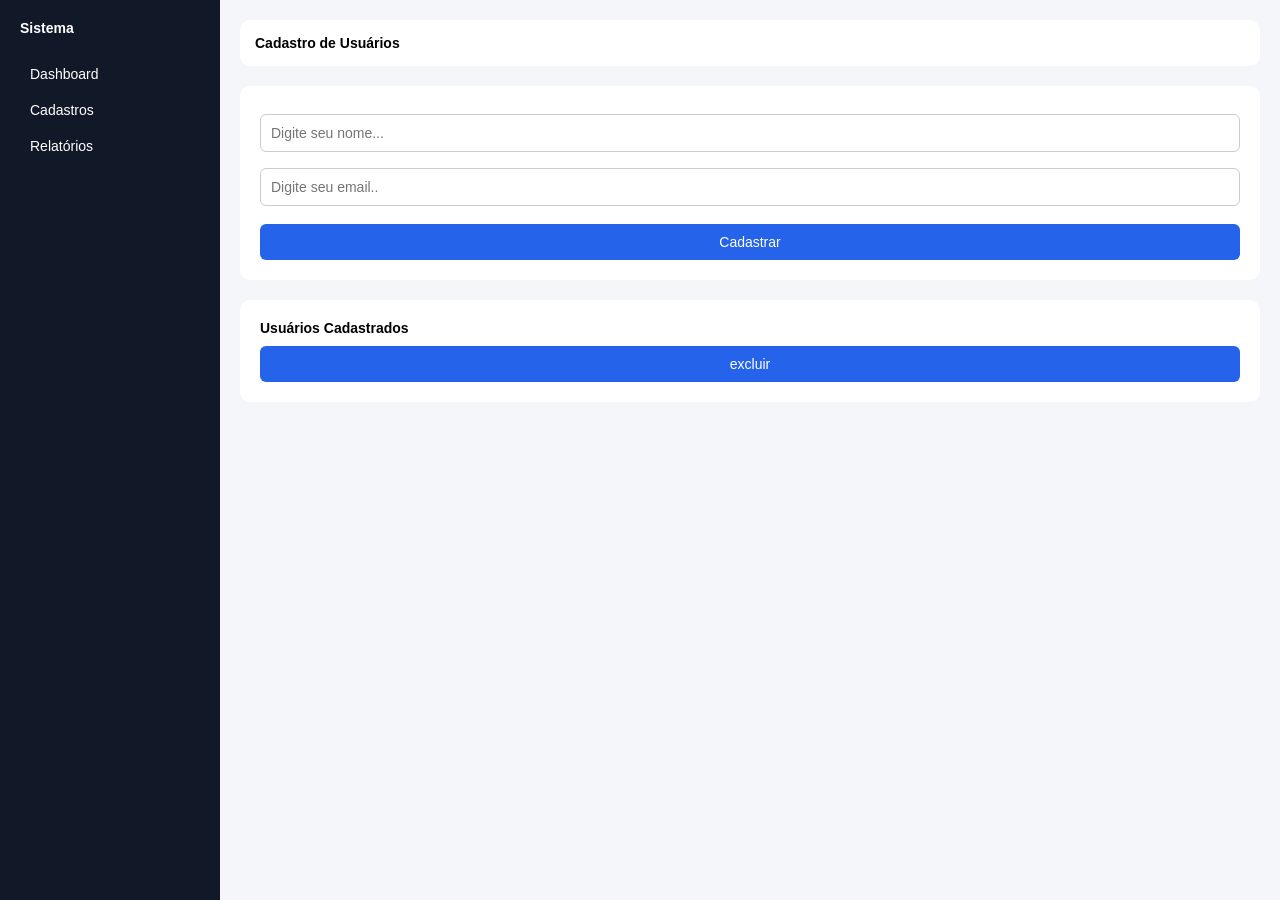
==== Atividade-HTML/index.html @ acaec56e "html atividade" ====
<!doctype html>
<html lang="pt-br">
  <head>
    <meta charset="UTF-8" />
    <meta name="viewport" content="width=device-width, initial-scale=1.0" />
    <title>Mini Sistema</title>
    <link rel="stylesheet" href="css/estilo.css" />
  </head>
  <body>
    <div class="container">
      <!-- SIDEBAR -->
      <aside class="sidebar">
        <h2>Sistema</h2>
        <a href="#">Dashboard</a>
        <a href="#">Cadastros</a>
        <a href="#">Relatórios</a>
      </aside>

      <!-- CONTEÚDO -->
      <main class="content">
        <header class="topbar">
          <h1>Cadastro de Usuários</h1>
        </header>

        <!-- FORMULARIO DE CADASTRO -->
        <section class="card">
          <form onsubmit="cadastrar(event)">
            <input type="text" id="nome" placeholder="Digite seu nome..." />
            <input type="email" id="email" placeholder="Digite seu email.." />
            <button type="submit">Cadastrar</button>
          </form>
        </section>

        <!-- LISTA DE USUARIOS CADASTRADOS -->
        <section class="card">
          <h2>Usuários Cadastrados</h2>
          <ul id="lista" ></ul>
            <button id="lista">excluir</button>
          </ul>
          
          
        </section>
      </main>
    </div>

    <script src="js/scripts.js"></script>
  </body>
</html>
---- Atividade-HTML/css/estilo.css ----
* {
  margin: 0;
  padding: 0;
  box-sizing: border-box;
  font-size: 14px;
  font-family: "Segoe UI", Tahoma, Geneva, Verdana, sans-serif;
}

body {
  background-color: #f4f6f9;
}

/* LAYOUT */
.container {
  display: flex;
}

/* SIDEBAR */
.sidebar {
  width: 220px;
  height: 100dvh;
  background-color: #111827;
  color: white;
  padding: 20px;
  position: fixed;
}

.sidebar h2 {
  margin-bottom: 20px;
}

.sidebar a {
  display: block;
  color: white;
  text-decoration: none;
  padding: 10px;
  border-radius: 6px;
  transition: 0.3s;
}

.sidebar a:hover {
  background-color: #2563eb;
}

/* CONTEÚDO */
.content {
  margin-left: 220px;
  padding: 20px;
  width: 100%;
}

/* HEADER */
.topbar {
  background-color: white;
  padding: 15px;
  border-radius: 10px;
  margin-bottom: 20px;
}

/* CARD */
.card {
  background-color: white;
  padding: 20px;
  border-radius: 10px;
  margin-bottom: 20px;
}

/* FORMULÁRIO */
input {
  width: 100%;
  padding: 10px;
  margin: 8px 0;
  border: 1px solid #ccc;
  border-radius: 6px;
}
/* BOTÃO */
button {
  background-color: #2563eb;
  color: white;
  padding: 10px;
  width: 100%;
  border-radius: 6px;
  cursor: pointer;
  transition: 0.3s;
  border: none;
  margin-top: 10px;
}
button:hover {
  background-color: #1d4ed8;
  transform: scale(1.02);
}

/* LISTA  */
ul {
  list-style: none;
}

li {
  background-color: #f1f5f9;
  padding: 10px;
  margin-top: 8px;
  border-radius: 6px;
  transition: 0.5s;
}
li:hover {
  background-color: #e2e8f0;}
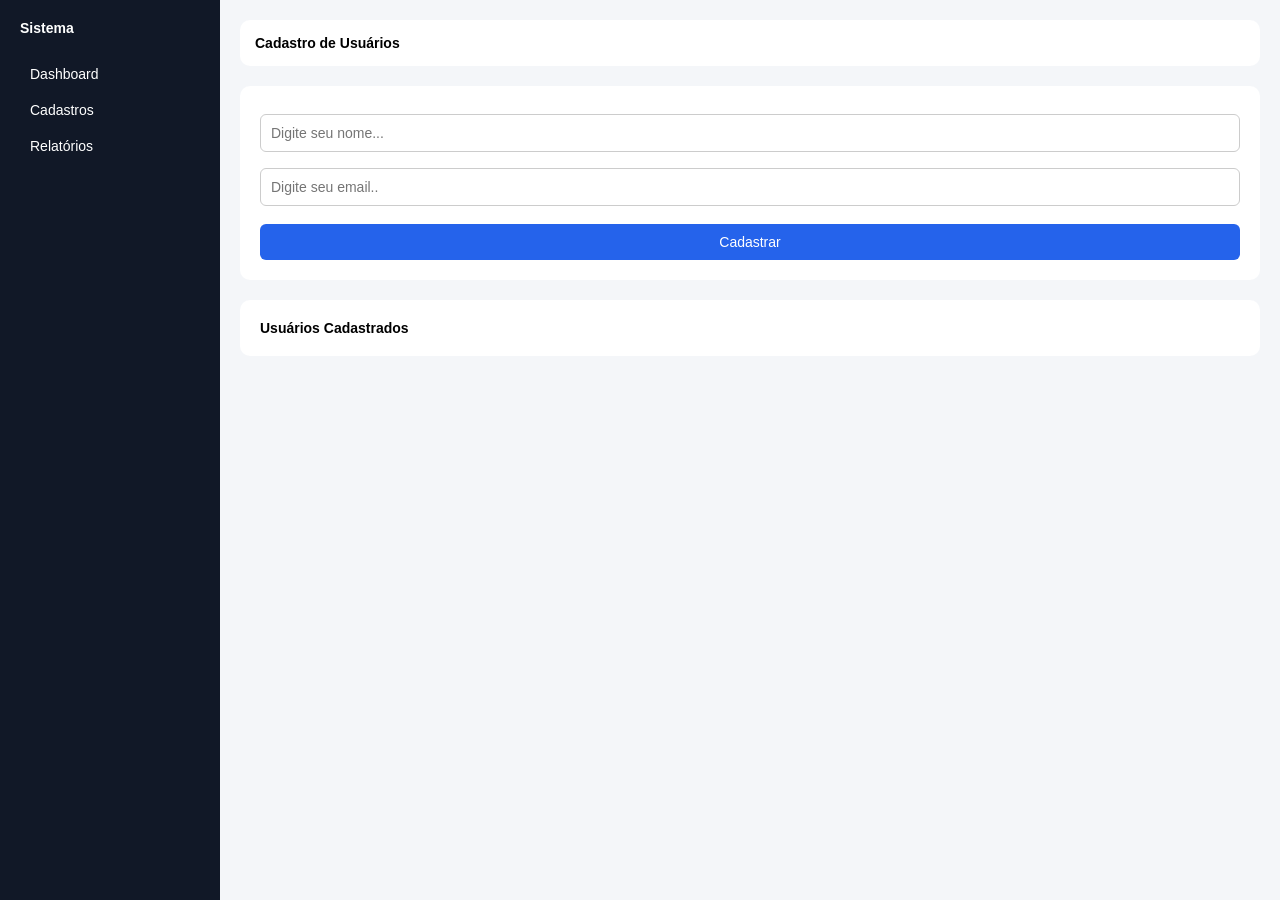
==== commit 4c3b72db: "html" ====
--- a/Atividade-HTML/index.html
+++ b/Atividade-HTML/index.html
@@ -35,7 +35,7 @@
         <section class="card">
           <h2>Usuários Cadastrados</h2>
           <ul id="lista" ></ul>
-            <button id="lista">excluir</button>
+            
           </ul>
           
           
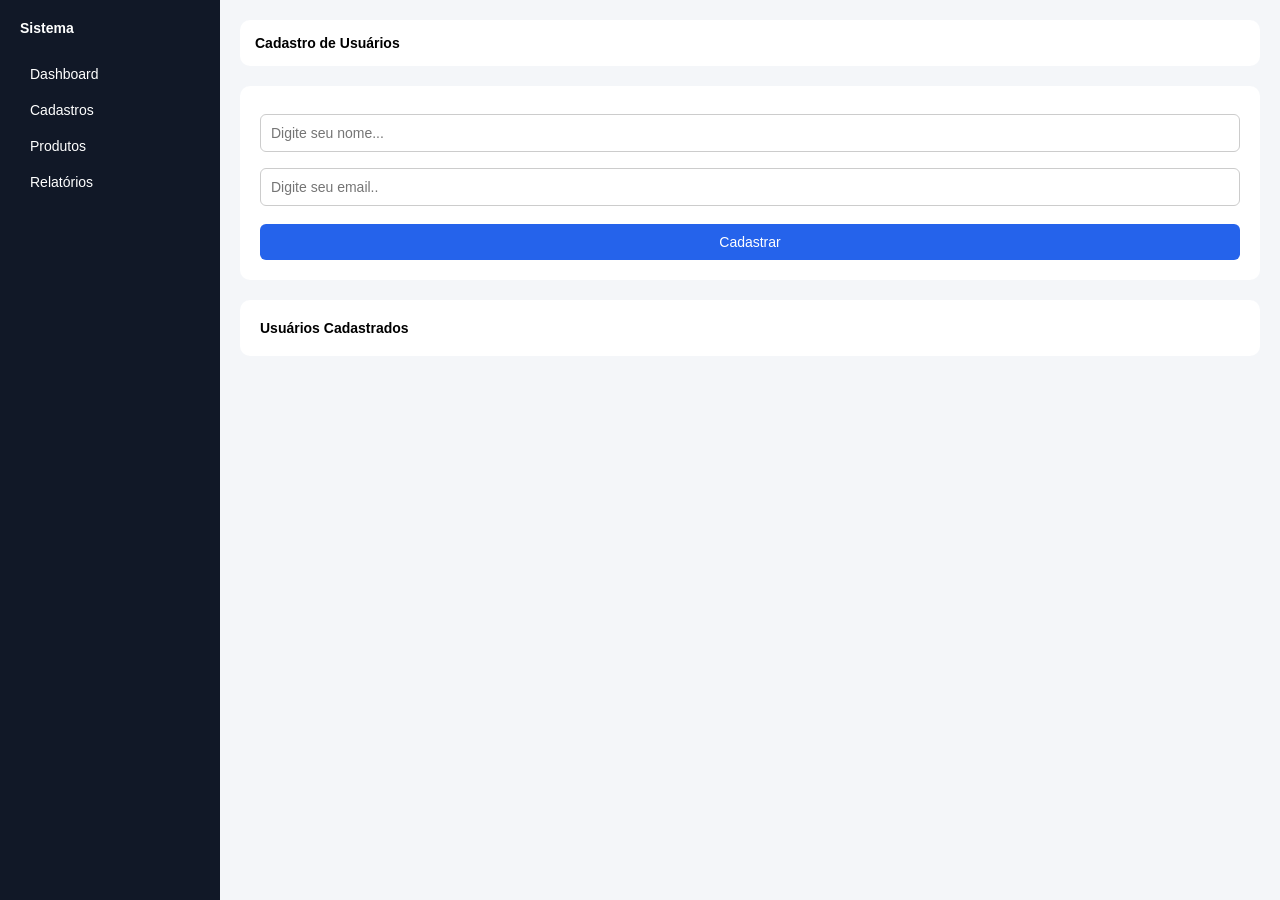
==== commit 85f9fcc3: "atividade" ====
--- a/Atividade-HTML/index.html
+++ b/Atividade-HTML/index.html
@@ -11,8 +11,9 @@
       <!-- SIDEBAR -->
       <aside class="sidebar">
         <h2>Sistema</h2>
-        <a href="#">Dashboard</a>
-        <a href="#">Cadastros</a>
+        <a href="index.html">Dashboard</a>
+        <a href="index.html">Cadastros</a>
+        <a href="produtos.html">Produtos</a>
         <a href="#">Relatórios</a>
       </aside>
 
--- a/Atividade-HTML/css/estilo.css
+++ b/Atividade-HTML/css/estilo.css
@@ -103,5 +103,27 @@
   border-radius: 6px;
   transition: 0.5s;
 }
+
 li:hover {
   background-color: #e2e8f0;}
+
+ table{
+  width:100%;
+  border-collapse: collapse;
+  margin-top:20px;
+}
+
+th, td{
+  border:1px solid #ccc;
+  padding:10px;
+  text-align:center;
+}
+
+th{
+  background:#2563eb;
+  color:white;
+}
+
+hr{
+  margin:20px 0;
+}
